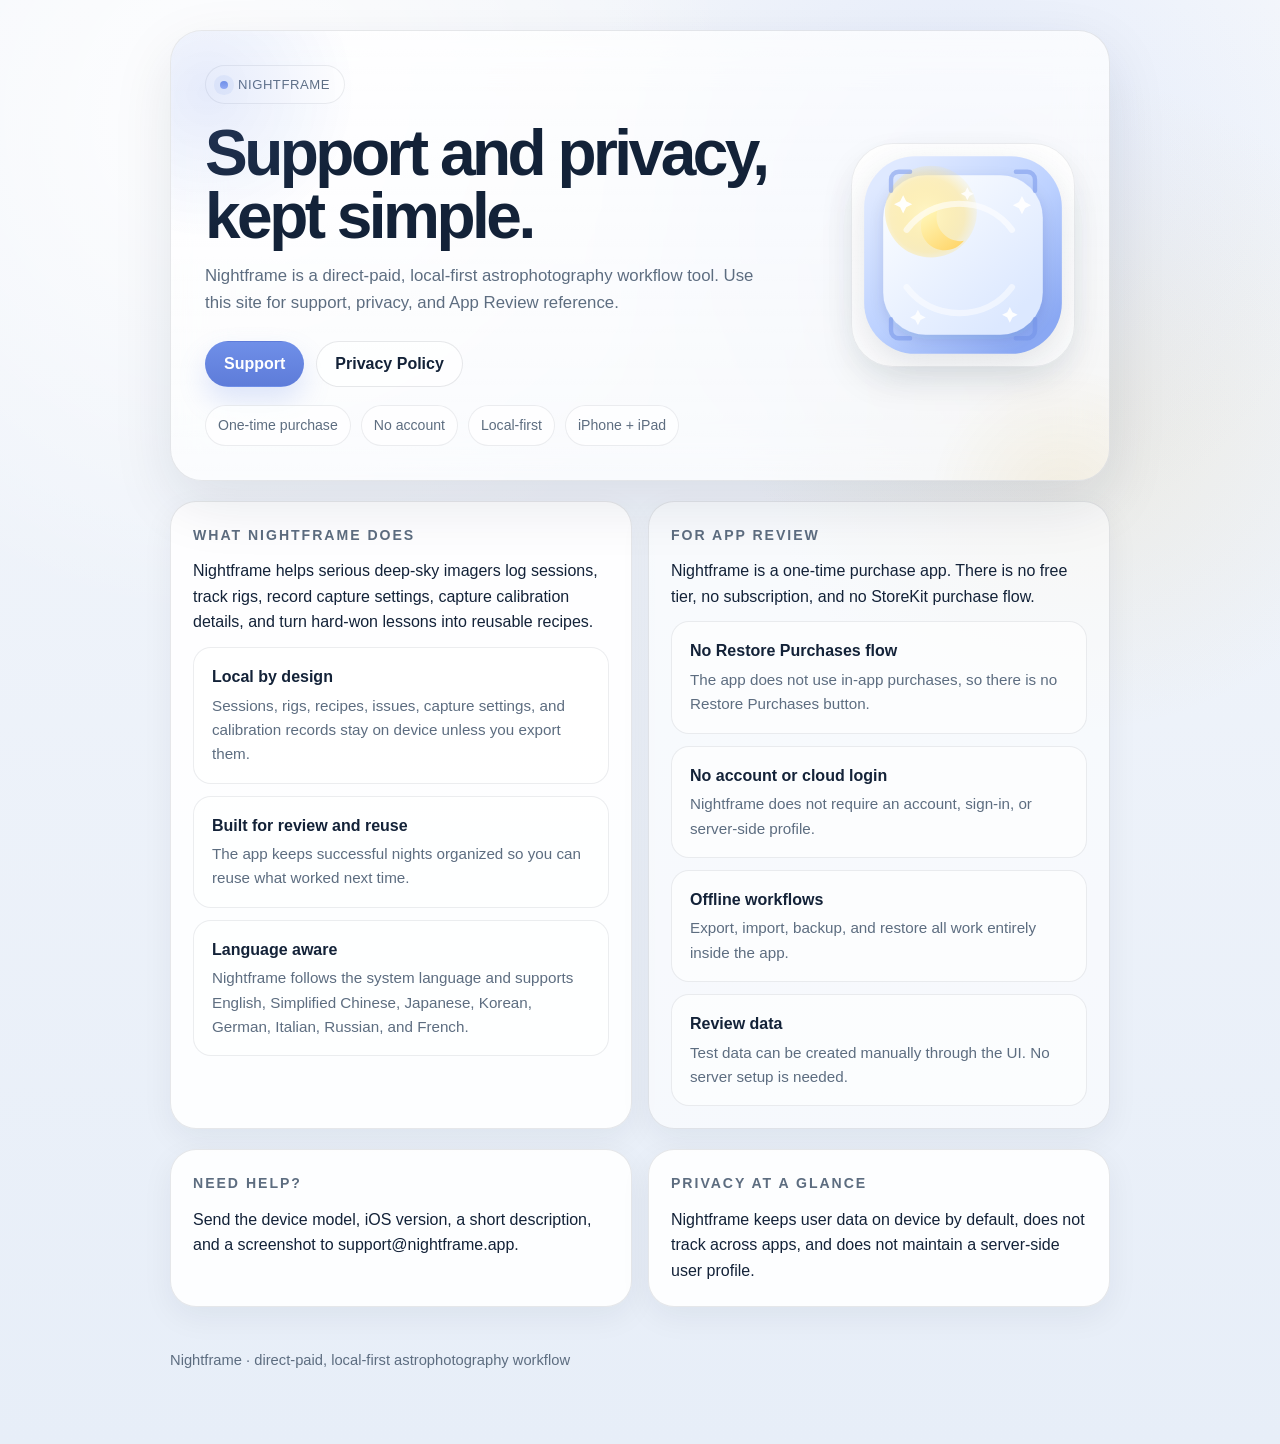
==== nightframe/index.html @ 2eddfee6 "Restore GlassBook pages and add Nightframe site" ====
<!doctype html>
<html lang="en">
  <head>
    <meta charset="utf-8" />
    <meta name="viewport" content="width=device-width, initial-scale=1" />
    <title>Nightframe Support</title>
    <meta
      name="description"
      content="Nightframe support and privacy information for App Store review and customers."
    />
    <link rel="stylesheet" href="assets/styles.css" />
  </head>
  <body>
    <main class="shell">
      <section class="hero split">
        <div>
          <div class="eyebrow">Nightframe</div>
          <h1>Support and privacy, kept simple.</h1>
          <p class="lede">
            Nightframe is a direct-paid, local-first astrophotography workflow tool. Use this
            site for support, privacy, and App Review reference.
          </p>
          <div class="hero-actions">
            <a class="button primary" href="support/">Support</a>
            <a class="button secondary" href="privacy/">Privacy Policy</a>
          </div>
          <div class="crumbs">
            <span class="chip">One-time purchase</span>
            <span class="chip">No account</span>
            <span class="chip">Local-first</span>
            <span class="chip">iPhone + iPad</span>
          </div>
        </div>
        <div class="brand-mark" aria-hidden="true">
          <img src="assets/nightframe-mark.svg" alt="" />
        </div>
      </section>

      <section class="grid two section">
        <article class="card">
          <div class="section-title">What Nightframe does</div>
          <div class="stack">
            <p>
              Nightframe helps serious deep-sky imagers log sessions, track rigs, record capture
              settings, capture calibration details, and turn hard-won lessons into reusable
              recipes.
            </p>
            <div class="list">
              <div class="item">
                <strong>Local by design</strong>
                <div class="muted small">
                  Sessions, rigs, recipes, issues, capture settings, and calibration records stay
                  on device unless you export them.
                </div>
              </div>
              <div class="item">
                <strong>Built for review and reuse</strong>
                <div class="muted small">
                  The app keeps successful nights organized so you can reuse what worked next time.
                </div>
              </div>
              <div class="item">
                <strong>Language aware</strong>
                <div class="muted small">
                  Nightframe follows the system language and supports English, Simplified Chinese,
                  Japanese, Korean, German, Italian, Russian, and French.
                </div>
              </div>
            </div>
          </div>
        </article>

        <article class="card soft">
          <div class="section-title">For App Review</div>
          <div class="stack">
            <p>
              Nightframe is a one-time purchase app. There is no free tier, no subscription, and
              no StoreKit purchase flow.
            </p>
            <div class="list">
              <div class="item">
                <strong>No Restore Purchases flow</strong>
                <div class="muted small">
                  The app does not use in-app purchases, so there is no Restore Purchases button.
                </div>
              </div>
              <div class="item">
                <strong>No account or cloud login</strong>
                <div class="muted small">
                  Nightframe does not require an account, sign-in, or server-side profile.
                </div>
              </div>
              <div class="item">
                <strong>Offline workflows</strong>
                <div class="muted small">
                  Export, import, backup, and restore all work entirely inside the app.
                </div>
              </div>
              <div class="item">
                <strong>Review data</strong>
                <div class="muted small">
                  Test data can be created manually through the UI. No server setup is needed.
                </div>
              </div>
            </div>
          </div>
        </article>
      </section>

      <section class="section">
        <div class="grid two">
          <article class="card">
            <div class="section-title">Need help?</div>
            <p>
              Send the device model, iOS version, a short description, and a screenshot to
              support@nightframe.app.
            </p>
          </article>
          <article class="card">
            <div class="section-title">Privacy at a glance</div>
            <p>
              Nightframe keeps user data on device by default, does not track across apps, and
              does not maintain a server-side user profile.
            </p>
          </article>
        </div>
      </section>

      <div class="footer">Nightframe · direct-paid, local-first astrophotography workflow</div>
    </main>
  </body>
</html>
---- nightframe/assets/styles.css ----
:root {
  color-scheme: light;
  --bg: #f3f6fb;
  --bg-2: #e7eef8;
  --card: rgba(255, 255, 255, 0.72);
  --card-strong: rgba(255, 255, 255, 0.9);
  --text: #132238;
  --muted: #5d6d80;
  --accent: #6f8fe8;
  --accent-2: #d7b86b;
  --line: rgba(19, 34, 56, 0.1);
  --shadow: 0 22px 60px rgba(19, 34, 56, 0.1);
  --radius-xl: 32px;
  --radius-lg: 26px;
  --radius-md: 18px;
  --max: 980px;
  --body: -apple-system, BlinkMacSystemFont, "SF Pro Display", "SF Pro Text", "Helvetica Neue", Arial, sans-serif;
}

* { box-sizing: border-box; }
html, body { min-height: 100%; }
body {
  margin: 0;
  font-family: var(--body);
  color: var(--text);
  background:
    radial-gradient(circle at 18% 8%, rgba(255, 255, 255, 0.9), transparent 30%),
    radial-gradient(circle at 75% 12%, rgba(158, 185, 255, 0.18), transparent 24%),
    radial-gradient(circle at 84% 28%, rgba(215, 184, 107, 0.16), transparent 22%),
    linear-gradient(180deg, var(--bg), var(--bg-2));
  line-height: 1.6;
  -webkit-font-smoothing: antialiased;
  text-rendering: optimizeLegibility;
}

a { color: inherit; text-decoration: none; }
a:hover { text-decoration: underline; text-underline-offset: 0.18em; }

.shell { max-width: var(--max); margin: 0 auto; padding: 30px 20px 72px; }
.hero {
  position: relative;
  overflow: hidden;
  padding: 34px;
  background: linear-gradient(180deg, var(--card), rgba(255, 255, 255, 0.62));
  border: 1px solid var(--line);
  border-radius: var(--radius-xl);
  box-shadow: var(--shadow);
  backdrop-filter: blur(24px);
}
.hero::before {
  content: "";
  position: absolute;
  inset: -20% auto auto -12%;
  width: 300px;
  height: 300px;
  border-radius: 999px;
  background: radial-gradient(circle, rgba(111, 143, 232, 0.18), transparent 70%);
  pointer-events: none;
}
.hero::after {
  content: "";
  position: absolute;
  inset: auto -10% -36% auto;
  width: 280px;
  height: 280px;
  border-radius: 999px;
  background: radial-gradient(circle, rgba(215, 184, 107, 0.16), transparent 68%);
  pointer-events: none;
}
.eyebrow {
  display: inline-flex;
  align-items: center;
  gap: 10px;
  padding: 8px 14px;
  margin-bottom: 18px;
  border-radius: 999px;
  background: rgba(255, 255, 255, 0.74);
  border: 1px solid rgba(19, 34, 56, 0.08);
  color: var(--muted);
  font-size: 0.82rem;
  letter-spacing: 0.04em;
  text-transform: uppercase;
}
.eyebrow::before {
  content: "";
  width: 8px;
  height: 8px;
  border-radius: 999px;
  background: linear-gradient(180deg, var(--accent), #97aef7);
  box-shadow: 0 0 0 6px rgba(111, 143, 232, 0.10);
}
h1, h2, h3, p { margin: 0; }
h1 {
  font-size: clamp(2.5rem, 5vw, 4.25rem);
  line-height: 0.98;
  letter-spacing: -0.055em;
}
.lede {
  max-width: 60ch;
  margin-top: 16px;
  color: var(--muted);
  font-size: 1.05rem;
}
.hero-actions {
  display: flex;
  flex-wrap: wrap;
  gap: 12px;
  margin-top: 24px;
}
.button {
  display: inline-flex;
  align-items: center;
  justify-content: center;
  gap: 10px;
  min-height: 46px;
  padding: 0 18px;
  border-radius: 999px;
  font-weight: 650;
  border: 1px solid transparent;
  transition: transform 120ms ease, box-shadow 120ms ease, border-color 120ms ease, background 120ms ease;
}
.button:hover { transform: translateY(-1px); text-decoration: none; }
.button.primary {
  color: white;
  background: linear-gradient(180deg, #6f8fe8, #5e7cd9);
  box-shadow: 0 14px 28px rgba(111, 143, 232, 0.22);
}
.button.secondary {
  color: var(--text);
  background: rgba(255, 255, 255, 0.66);
  border-color: rgba(19, 34, 56, 0.10);
}
.grid { display: grid; gap: 16px; margin-top: 18px; }
.grid.two { grid-template-columns: repeat(2, minmax(0, 1fr)); }
.grid.three { grid-template-columns: repeat(3, minmax(0, 1fr)); }
.card {
  padding: 22px;
  background: var(--card-strong);
  border: 1px solid var(--line);
  border-radius: var(--radius-lg);
  box-shadow: 0 10px 32px rgba(19, 34, 56, 0.06);
}
.card.soft { background: rgba(255, 255, 255, 0.58); }
.section { margin-top: 20px; }
.section-title {
  margin-bottom: 12px;
  font-size: 0.88rem;
  font-weight: 700;
  letter-spacing: 0.14em;
  text-transform: uppercase;
  color: var(--muted);
}
.stack { display: grid; gap: 12px; }
.list { display: grid; gap: 12px; }
.item {
  padding: 16px 18px;
  border-radius: var(--radius-md);
  background: rgba(255, 255, 255, 0.58);
  border: 1px solid rgba(19, 34, 56, 0.08);
}
.item strong { display: block; margin-bottom: 4px; }
.muted { color: var(--muted); }
.small { font-size: 0.95rem; }
.split {
  display: grid;
  grid-template-columns: minmax(0, 1fr) 224px;
  gap: 22px;
  align-items: center;
}
.brand-mark {
  display: grid;
  place-items: center;
  width: 224px;
  height: 224px;
  margin-left: auto;
  border-radius: 42px;
  background:
    radial-gradient(circle at 40% 35%, rgba(255, 255, 255, 0.92), rgba(255, 255, 255, 0.68) 56%, rgba(255, 255, 255, 0.34)),
    linear-gradient(180deg, rgba(255, 255, 255, 0.8), rgba(255, 255, 255, 0.58));
  border: 1px solid rgba(19, 34, 56, 0.08);
  box-shadow: inset 0 2px 0 rgba(255, 255, 255, 0.54), 0 16px 34px rgba(19, 34, 56, 0.08);
}
.brand-mark img,
.brand-mark svg {
  display: block;
  width: 100%;
  height: 100%;
  object-fit: contain;
  filter: drop-shadow(0 12px 18px rgba(19, 34, 56, 0.12));
}
.crumbs { display: flex; flex-wrap: wrap; gap: 10px; margin-top: 18px; }
.chip {
  padding: 8px 12px;
  border-radius: 999px;
  background: rgba(255, 255, 255, 0.66);
  border: 1px solid rgba(19, 34, 56, 0.08);
  color: var(--muted);
  font-size: 0.88rem;
}
.footer {
  margin-top: 24px;
  padding-top: 18px;
  color: var(--muted);
  font-size: 0.92rem;
}
.footnote { margin-top: 14px; color: var(--muted); font-size: 0.9rem; }

@media (max-width: 860px) {
  .split, .grid.two, .grid.three { grid-template-columns: 1fr; }
  .hero { padding: 24px; }
  .brand-mark { width: 188px; height: 188px; margin: 0; }
}
@media (max-width: 560px) {
  .shell { padding-left: 14px; padding-right: 14px; }
  .hero { padding: 22px 18px; border-radius: 28px; }
  h1 { font-size: clamp(2.2rem, 10vw, 3.1rem); }
  .brand-mark { width: 168px; height: 168px; }
}
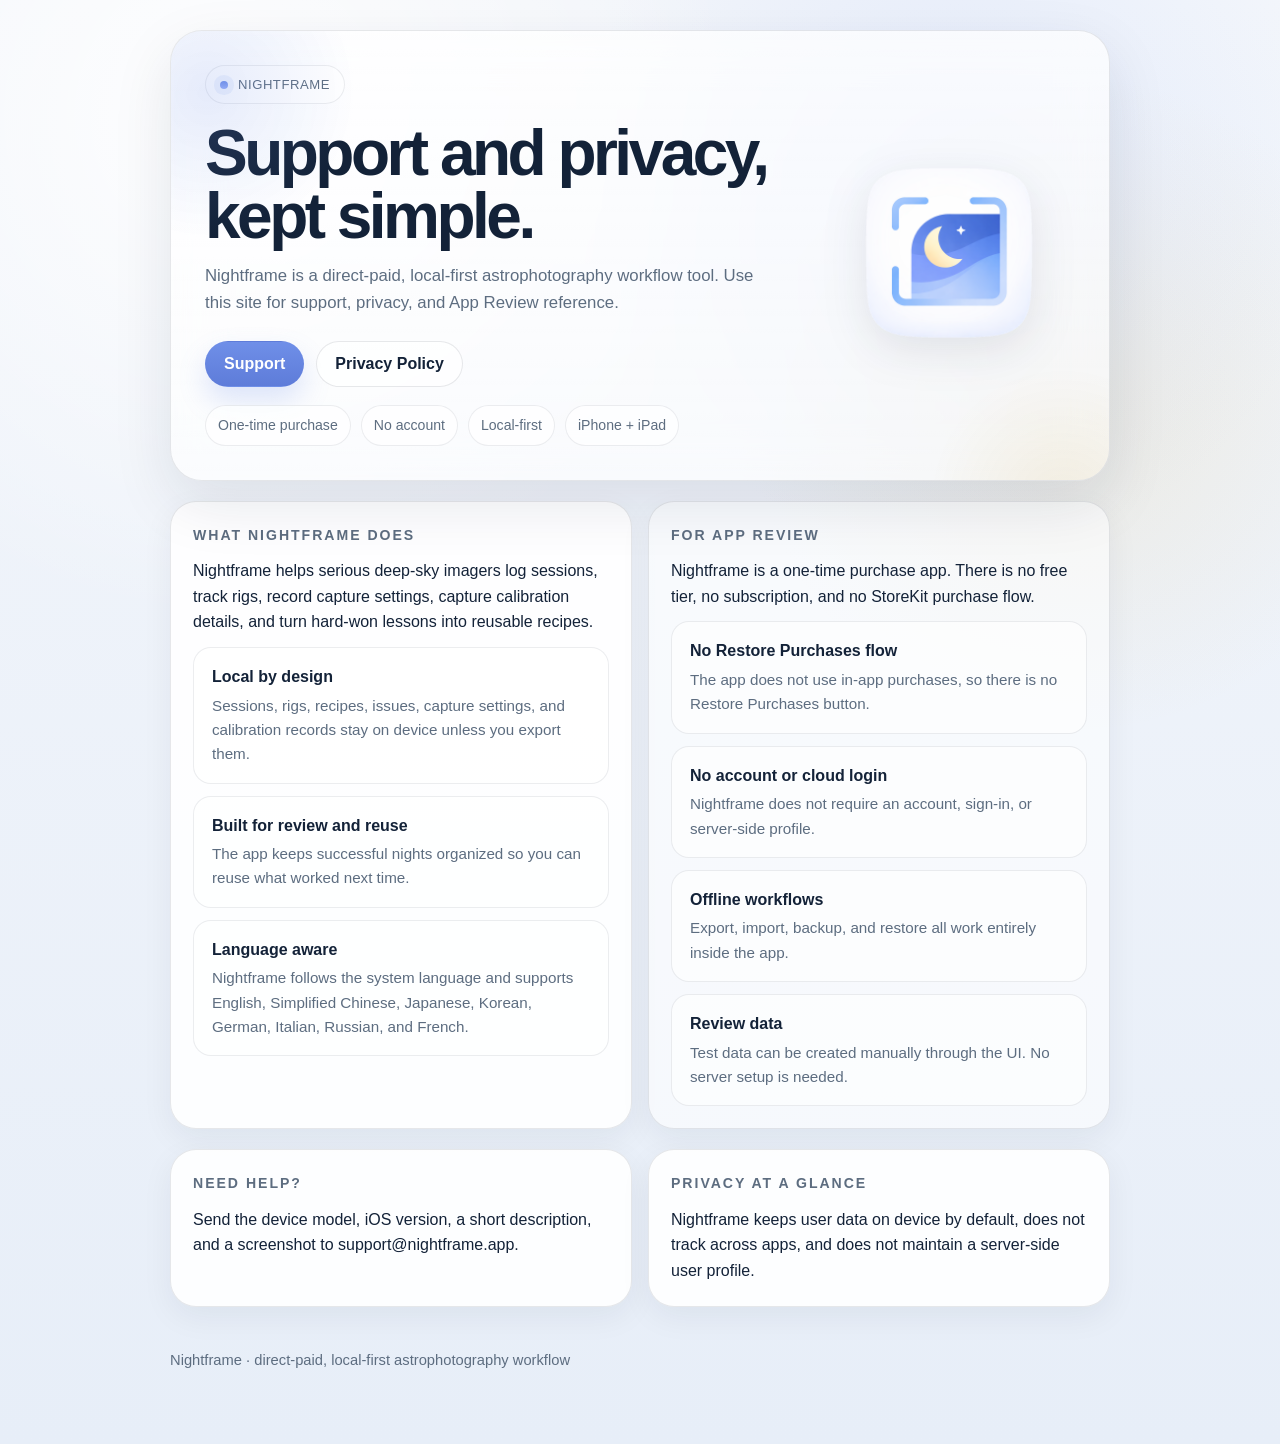
==== commit 2f7b2883: "Use Nightframe icon on site" ====
--- a/nightframe/index.html
+++ b/nightframe/index.html
@@ -32,7 +32,7 @@
           </div>
         </div>
         <div class="brand-mark" aria-hidden="true">
-          <img src="assets/nightframe-mark.svg" alt="" />
+          <img src="assets/nightframe-icon.png" alt="" />
         </div>
       </section>
 
@@ -129,4 +129,4 @@
       <div class="footer">Nightframe · direct-paid, local-first astrophotography workflow</div>
     </main>
   </body>
-</html>+</html>
--- a/nightframe/assets/styles.css
+++ b/nightframe/assets/styles.css
@@ -163,22 +163,16 @@
 .small { font-size: 0.95rem; }
 .split {
   display: grid;
-  grid-template-columns: minmax(0, 1fr) 224px;
+  grid-template-columns: minmax(0, 1fr) 260px;
   gap: 22px;
   align-items: center;
 }
 .brand-mark {
   display: grid;
   place-items: center;
-  width: 224px;
-  height: 224px;
+  width: 252px;
+  height: 252px;
   margin-left: auto;
-  border-radius: 42px;
-  background:
-    radial-gradient(circle at 40% 35%, rgba(255, 255, 255, 0.92), rgba(255, 255, 255, 0.68) 56%, rgba(255, 255, 255, 0.34)),
-    linear-gradient(180deg, rgba(255, 255, 255, 0.8), rgba(255, 255, 255, 0.58));
-  border: 1px solid rgba(19, 34, 56, 0.08);
-  box-shadow: inset 0 2px 0 rgba(255, 255, 255, 0.54), 0 16px 34px rgba(19, 34, 56, 0.08);
 }
 .brand-mark img,
 .brand-mark svg {
@@ -186,7 +180,7 @@
   width: 100%;
   height: 100%;
   object-fit: contain;
-  filter: drop-shadow(0 12px 18px rgba(19, 34, 56, 0.12));
+  filter: drop-shadow(0 12px 22px rgba(19, 34, 56, 0.10));
 }
 .crumbs { display: flex; flex-wrap: wrap; gap: 10px; margin-top: 18px; }
 .chip {
@@ -208,11 +202,11 @@
 @media (max-width: 860px) {
   .split, .grid.two, .grid.three { grid-template-columns: 1fr; }
   .hero { padding: 24px; }
-  .brand-mark { width: 188px; height: 188px; margin: 0; }
+  .brand-mark { width: 208px; height: 208px; margin: 0; }
 }
 @media (max-width: 560px) {
   .shell { padding-left: 14px; padding-right: 14px; }
   .hero { padding: 22px 18px; border-radius: 28px; }
   h1 { font-size: clamp(2.2rem, 10vw, 3.1rem); }
-  .brand-mark { width: 168px; height: 168px; }
-}
+  .brand-mark { width: 188px; height: 188px; }
+}
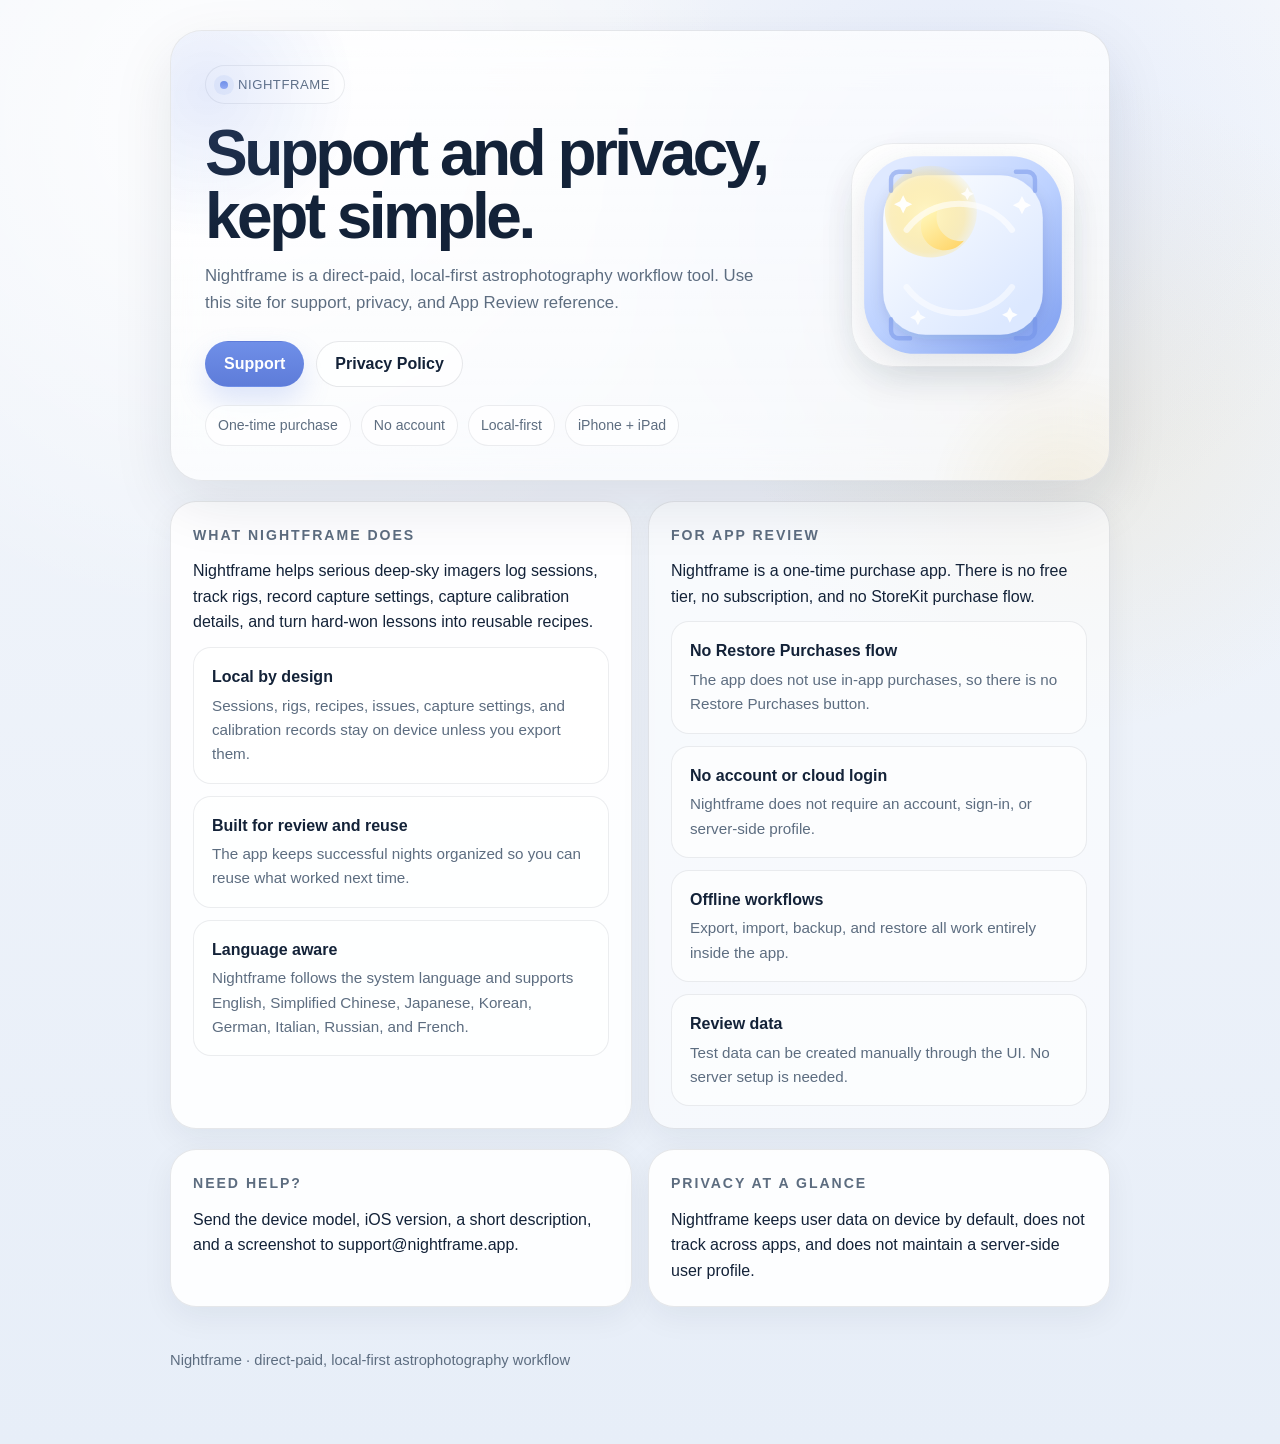
==== commit 9ddfc174: "Revert Nightframe to initial site" ====
--- a/nightframe/index.html
+++ b/nightframe/index.html
@@ -32,7 +32,7 @@
           </div>
         </div>
         <div class="brand-mark" aria-hidden="true">
-          <img src="assets/nightframe-icon.png" alt="" />
+          <img src="assets/nightframe-mark.svg" alt="" />
         </div>
       </section>
 
@@ -129,4 +129,4 @@
       <div class="footer">Nightframe · direct-paid, local-first astrophotography workflow</div>
     </main>
   </body>
-</html>
+</html>
--- a/nightframe/assets/styles.css
+++ b/nightframe/assets/styles.css
@@ -163,16 +163,22 @@
 .small { font-size: 0.95rem; }
 .split {
   display: grid;
-  grid-template-columns: minmax(0, 1fr) 260px;
+  grid-template-columns: minmax(0, 1fr) 224px;
   gap: 22px;
   align-items: center;
 }
 .brand-mark {
   display: grid;
   place-items: center;
-  width: 252px;
-  height: 252px;
+  width: 224px;
+  height: 224px;
   margin-left: auto;
+  border-radius: 42px;
+  background:
+    radial-gradient(circle at 40% 35%, rgba(255, 255, 255, 0.92), rgba(255, 255, 255, 0.68) 56%, rgba(255, 255, 255, 0.34)),
+    linear-gradient(180deg, rgba(255, 255, 255, 0.8), rgba(255, 255, 255, 0.58));
+  border: 1px solid rgba(19, 34, 56, 0.08);
+  box-shadow: inset 0 2px 0 rgba(255, 255, 255, 0.54), 0 16px 34px rgba(19, 34, 56, 0.08);
 }
 .brand-mark img,
 .brand-mark svg {
@@ -180,7 +186,7 @@
   width: 100%;
   height: 100%;
   object-fit: contain;
-  filter: drop-shadow(0 12px 22px rgba(19, 34, 56, 0.10));
+  filter: drop-shadow(0 12px 18px rgba(19, 34, 56, 0.12));
 }
 .crumbs { display: flex; flex-wrap: wrap; gap: 10px; margin-top: 18px; }
 .chip {
@@ -202,11 +208,11 @@
 @media (max-width: 860px) {
   .split, .grid.two, .grid.three { grid-template-columns: 1fr; }
   .hero { padding: 24px; }
-  .brand-mark { width: 208px; height: 208px; margin: 0; }
+  .brand-mark { width: 188px; height: 188px; margin: 0; }
 }
 @media (max-width: 560px) {
   .shell { padding-left: 14px; padding-right: 14px; }
   .hero { padding: 22px 18px; border-radius: 28px; }
   h1 { font-size: clamp(2.2rem, 10vw, 3.1rem); }
-  .brand-mark { width: 188px; height: 188px; }
-}
+  .brand-mark { width: 168px; height: 168px; }
+}
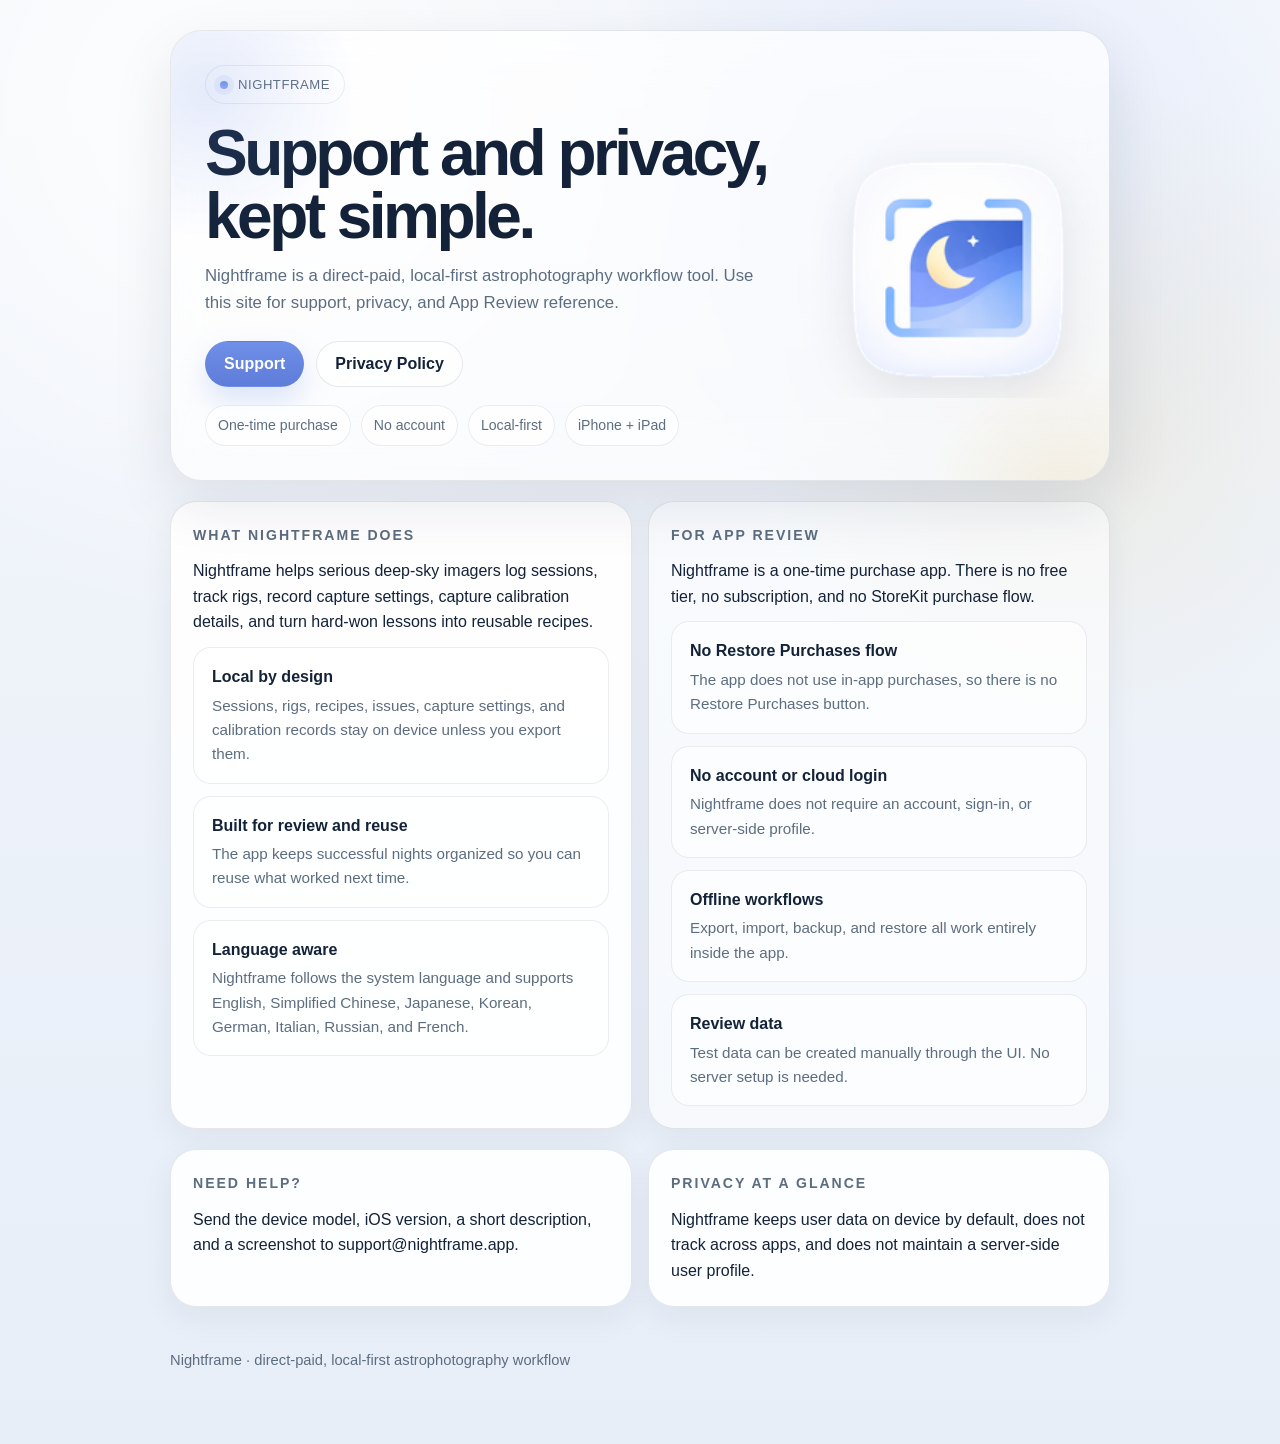
==== commit e2e85f15: "Revert "Revert Nightframe to initial site" This reverts commit 9ddfc17470e0c847b1cb77e0cafcd77b34862" ====
--- a/nightframe/index.html
+++ b/nightframe/index.html
@@ -32,7 +32,7 @@
           </div>
         </div>
         <div class="brand-mark" aria-hidden="true">
-          <img src="assets/nightframe-mark.svg" alt="" />
+          <img src="assets/nightframe-icon.png" alt="" />
         </div>
       </section>
 
@@ -129,4 +129,4 @@
       <div class="footer">Nightframe · direct-paid, local-first astrophotography workflow</div>
     </main>
   </body>
-</html>+</html>
--- a/nightframe/assets/styles.css
+++ b/nightframe/assets/styles.css
@@ -163,30 +163,25 @@
 .small { font-size: 0.95rem; }
 .split {
   display: grid;
-  grid-template-columns: minmax(0, 1fr) 224px;
+  grid-template-columns: minmax(0, 1fr) 260px;
   gap: 22px;
   align-items: center;
 }
 .brand-mark {
   display: grid;
   place-items: center;
-  width: 224px;
-  height: 224px;
+  width: 286px;
+  height: 286px;
   margin-left: auto;
-  border-radius: 42px;
-  background:
-    radial-gradient(circle at 40% 35%, rgba(255, 255, 255, 0.92), rgba(255, 255, 255, 0.68) 56%, rgba(255, 255, 255, 0.34)),
-    linear-gradient(180deg, rgba(255, 255, 255, 0.8), rgba(255, 255, 255, 0.58));
-  border: 1px solid rgba(19, 34, 56, 0.08);
-  box-shadow: inset 0 2px 0 rgba(255, 255, 255, 0.54), 0 16px 34px rgba(19, 34, 56, 0.08);
+  overflow: hidden;
 }
 .brand-mark img,
 .brand-mark svg {
   display: block;
-  width: 100%;
-  height: 100%;
+  width: 112%;
+  height: 112%;
   object-fit: contain;
-  filter: drop-shadow(0 12px 18px rgba(19, 34, 56, 0.12));
+  filter: drop-shadow(0 12px 22px rgba(19, 34, 56, 0.10));
 }
 .crumbs { display: flex; flex-wrap: wrap; gap: 10px; margin-top: 18px; }
 .chip {
@@ -208,11 +203,11 @@
 @media (max-width: 860px) {
   .split, .grid.two, .grid.three { grid-template-columns: 1fr; }
   .hero { padding: 24px; }
-  .brand-mark { width: 188px; height: 188px; margin: 0; }
+  .brand-mark { width: 232px; height: 232px; margin: 0; }
 }
 @media (max-width: 560px) {
   .shell { padding-left: 14px; padding-right: 14px; }
   .hero { padding: 22px 18px; border-radius: 28px; }
   h1 { font-size: clamp(2.2rem, 10vw, 3.1rem); }
-  .brand-mark { width: 168px; height: 168px; }
-}
+  .brand-mark { width: 208px; height: 208px; }
+}
